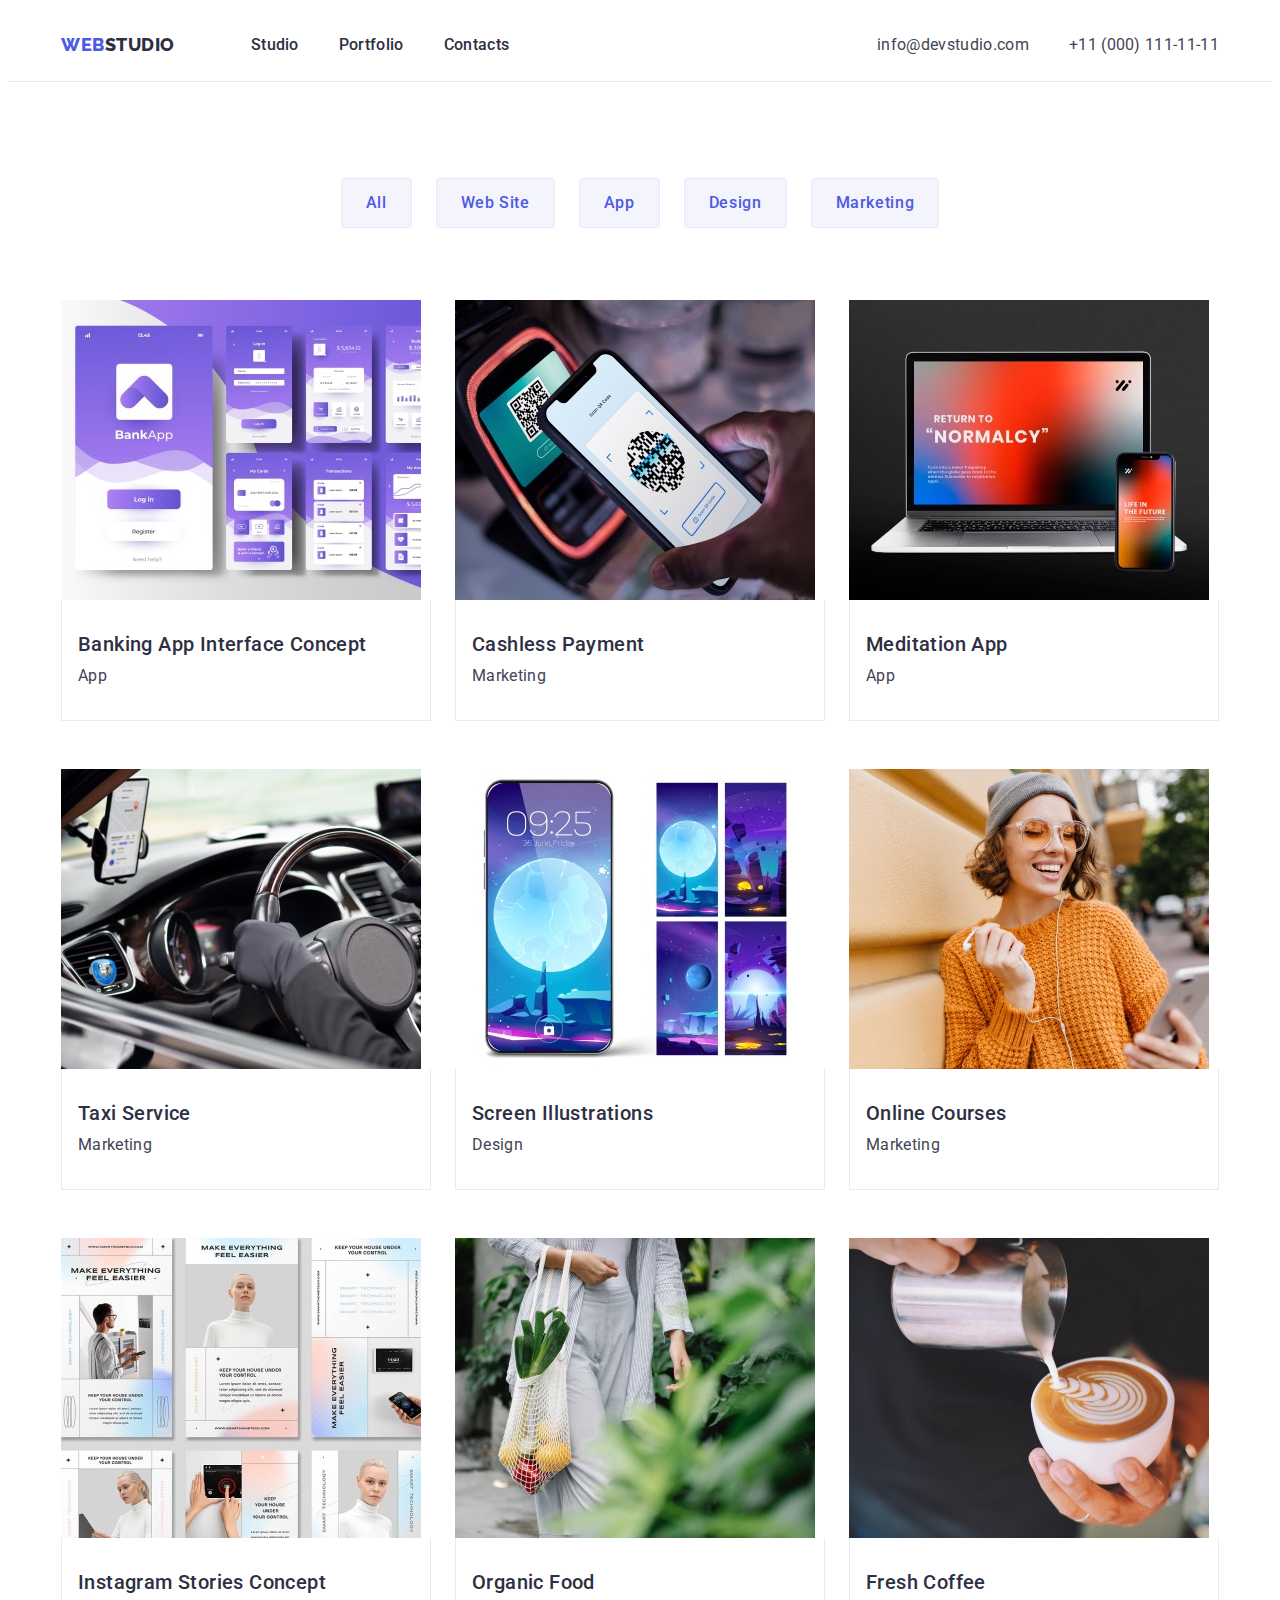
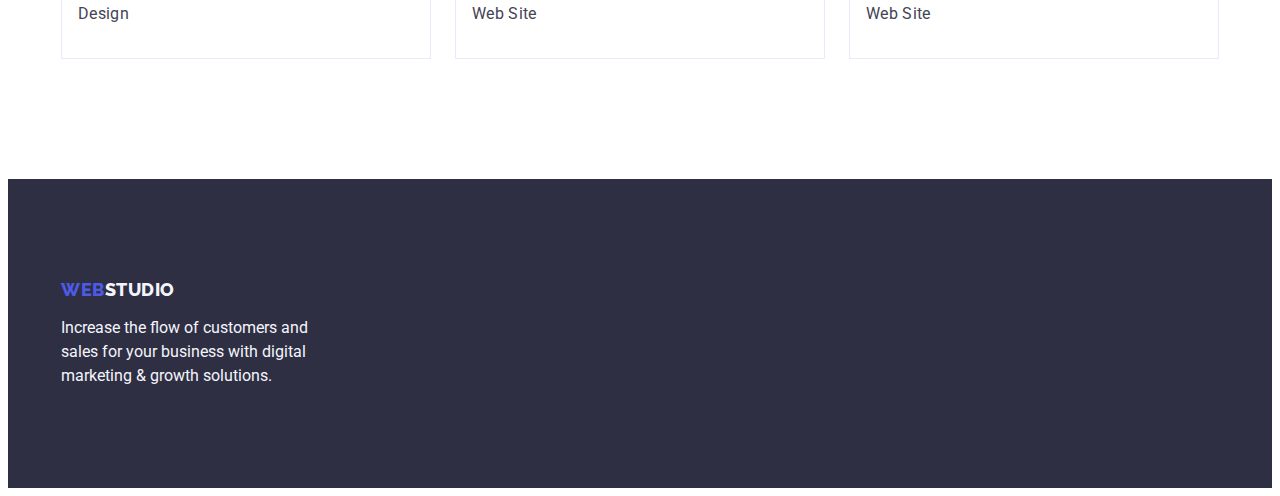
==== portfolio.html @ 3b920ec4 "Initial commit" ====
<!DOCTYPE html>
<html lang="en">
  <head>
    <meta charset="UTF-8" />
    <meta http-equiv="X-UA-Compatible" content="IE=edge" />
    <meta name="viewport" content="width=device-width, initial-scale=1.0" />
    <title>Portfolio</title>
    <link rel="preconnect" href="https://fonts.googleapis.com" />
    <link rel="preconnect" href="https://fonts.gstatic.com" crossorigin />
    <link
      href="https://fonts.googleapis.com/css2?family=Raleway:wght@800&family=Roboto:wght@400;500;700&display=swap"
      rel="stylesheet"
    />
    <link
      rel="stylesheet"
      href="https://cdnjs.cloudflare.com/ajax/libs/modern-normalize/2.0.0/modern-normalize.min.css"
      integrity="sha512-4xo8blKMVCiXpTaLzQSLSw3KFOVPWhm/TRtuPVc4WG6kUgjH6J03IBuG7JZPkcWMxJ5huwaBpOpnwYElP/m6wg=="
      crossorigin="anonymous"
      referrerpolicy="no-referrer"
    />
    <link rel="stylesheet" href="./css/styles.css" />
  </head>
  <body>
    <header class="header">
      <div class="container container-header">
        <nav class="container-nav">
          <a class="link-logo" href="./index.html"
            >Web<span class="logo-studio">Studio</span></a
          >
          <ul class="list-header">
            <li><a class="link-header" href="./index.html">Studio</a></li>
            <li>
              <a class="link-header" href="./portfolio.html">Portfolio</a>
            </li>
            <li><a class="link-header" href="">Contacts</a></li>
          </ul>
        </nav>
        <address class="address">
          <ul class="list-address">
            <li>
              <a class="link-address" href="mailto:info@devstudio.com"
                >info@devstudio.com</a
              >
            </li>
            <li>
              <a class="link-address" href="tel:+110001111111"
                >+11 (000) 111-11-11</a
              >
            </li>
          </ul>
        </address>
      </div>
    </header>
    <main>
      <section class="portfolio-section">
        <div class="container">
          <h1 class="visually-hidden">Portfolio</h1>
          <!--Filters-->
          <ul class="container-filters">
            <li><button class="filter-item" type="button">All</button></li>
            <li><button class="filter-item" type="button">Web Site</button></li>
            <li><button class="filter-item" type="button">App</button></li>
            <li><button class="filter-item" type="button">Design</button></li>
            <li>
              <button class="filter-item" type="button">Marketing</button>
            </li>
          </ul>

          <!--Products-->
          <ul class="product-set">
            <li class="product-item">
              <a class="link-product" href="">
                <img
                  src="./images/bankapp.jpg"
                  alt="Bank application"
                  width="360"
                />
                <div class="caption-product">
                  <h2 class="title-product">Banking App Interface Concept</h2>
                  <p class="product-desc">App</p>
                </div>
              </a>
            </li>
            <li class="product-item">
              <a class="link-product" href="">
                <img
                  src="./images/cashlesspay.jpg"
                  alt="Cashless payment"
                  width="360"
                />
                <div class="caption-product">
                  <h2 class="title-product">Cashless Payment</h2>
                  <p class="product-desc">Marketing</p>
                </div>
              </a>
            </li>
            <li class="product-item">
              <a class="link-product" href="">
                <img
                  src="./images/meditationapp.jpg"
                  alt="Mediation application"
                  width="360"
                />
                <div class="caption-product">
                  <h2 class="title-product">Meditation App</h2>
                  <p class="product-desc">App</p>
                </div>
              </a>
            </li>
            <li class="product-item">
              <a class="link-product" href="">
                <img
                  src="./images/taxiserv.jpg"
                  alt="Taxi service"
                  width="360"
                />
                <div class="caption-product">
                  <h2 class="title-product">Taxi Service</h2>
                  <p class="product-desc">Marketing</p>
                </div>
              </a>
            </li>
            <li class="product-item">
              <a class="link-product" href="">
                <img
                  src="./images/screenillu.jpg"
                  alt="Screen illustration"
                  width="360"
                />

                <div class="caption-product">
                  <h2 class="title-product">Screen Illustrations</h2>
                  <p class="product-desc">Design</p>
                </div>
              </a>
            </li>
            <li class="product-item">
              <a class="link-product" href="">
                <img
                  src="./images/onlinecourse.jpg"
                  alt="Online courses"
                  width="360"
                />
                <div class="caption-product">
                  <h2 class="title-product">Online Courses</h2>
                  <p class="product-desc">Marketing</p>
                </div>
              </a>
            </li>
            <li class="product-item">
              <a class="link-product" href="">
                <img
                  src="./images/instagramstories.jpg"
                  alt="Instagram stories"
                  width="360"
                />
                <div class="caption-product">
                  <h2 class="title-product">Instagram Stories Concept</h2>
                  <p class="product-desc">Design</p>
                </div>
              </a>
            </li>
            <li class="product-item">
              <a class="link-product" href="">
                <img
                  src="./images/organicfood.jpg"
                  alt="Organic food"
                  width="360"
                />
                <div class="caption-product">
                  <h2 class="title-product">Organic Food</h2>
                  <p class="product-desc">Web Site</p>
                </div>
              </a>
            </li>
            <li class="product-item">
              <a class="link-product" href="">
                <img
                  src="./images/freshcoffe.jpg"
                  alt="Fresh coffee"
                  width="360"
                />
                <div class="caption-product">
                  <h2 class="title-product">Fresh Coffee</h2>
                  <p class="product-desc">Web Site</p>
                </div>
              </a>
            </li>
          </ul>
        </div>
      </section>
    </main>

    <footer class="footer">
      <div class="container section">
        <a class="link-logo link-footer-logo" href="./index.html"
          >Web<span class="logo-footer-studio">Studio</span></a
        >
        <p class="footer-text">
          Increase the flow of customers and sales for your business with
          digital marketing & growth solutions.
        </p>
      </div>
    </footer>
  </body>
</html>
---- css/styles.css ----
body {
    font-family: 'Roboto', sans-serif;
    background-color:#FFFFFF;  
    color: var(--primary-text-color)
}

p, h1, h2, h3, h4, h5, h6{
    margin: 0;
}

ul{
    list-style: none;
    margin: 0;
    padding: 0;
}

img{
    display: block;
    max-width: 100%;
}
:root {
    --light-cloud-color:#F4F4FD;
    --background-color:#FFFFFF;
    --borders-accent-color:#E7E9FC;
    --primary-brand-color:#4D5AE5;
    --title-color:#2E2F42;
    --primary-text-color:#434455;
    --pressed-state-color:#404BBF;
    --active-navigation-color:#9747FF;
    --cards-gap:24px;
}

.container{
    width: 1158px;
    padding-left: 15px;
    padding-right: 15px;
    margin: 0 auto;
}
.container-header{
    display: flex;
    justify-content: space-between;
    width: 1158px;
}

/* LOGO */


.link-logo {
    font-family: 'Raleway', sans-serif;
    font-style: normal;
    font-weight: 800;
    font-size: 18px;
    line-height: 1.17;
    /* identical to box height, or 117% */
    letter-spacing: 0.03em;
    text-transform: uppercase;
    color: var(--primary-brand-color);
    margin-right: 76px;
}

a {
    text-decoration: none;
}
.logo-studio {
    color: var(--title-color);
}
/* HEADER*/


.header{
    border: 1px solid transparent;
    border-bottom-color: var(--borders-accent-color);
}

.container-nav{
    display: flex;
    align-items: center;
}

.list-header{
    display: flex;
    gap: 40px;
}

.link-header {
    font-weight: 500;
    font-size: 16px;
    line-height: 1.5;
    /* identical to box height, or 150% */
    letter-spacing: 0.02em;
    color:var(--title-color);
    padding-top: 24px;
    padding-bottom: 24px;
    display: block;
}

.link-header:last-child{
    margin-right: 0;;
}

.link-header:hover , .link-header:focus {
    color: var(--pressed-state-color);
}
.address {
    font-style: normal;
}
.list-address{
    display: flex;
    gap: 40px;
}
.link-address {
    line-height: 1.5;
    /* identical to box height, or 150% */
    letter-spacing: 0.02em;
    color: var(--primary-text-color);
    text-shadow: var(--borders-accent-color);
    padding-top: 24px;
    padding-bottom: 24px;
    display: block;
}
.link-address:hover , .link-address:focus {
    color: var(--pressed-state-color);
}
.link-address:last-child{
    margin-right: 0;
}

/* MAIN PAGE */

.hero {
    background-color: var(--title-color);
    padding: 188px 0 188px 0;
    justify-content: center;
}

.title-hero {
    font-weight: 700;
    font-size: 56px;
    line-height: 1.07;
    /* or 107% */
    letter-spacing: 0.02em;
    color: var(--background-color);
    margin: auto;
    margin-bottom: 48px;
    max-width: 496px;
    text-align: center;
}
.order-btn {
    font-family: 'Roboto', sans-serif;
    font-weight: 500;
    font-size: 16px;
    line-height: 1.5;
    /* identical to box height, or 150% */
    letter-spacing: 0.04em;
    color: var(--background-color);
    background-color: var(--primary-brand-color);
    border-radius: 4px;
    border: none;
    display: block;
    min-width: 169px;
    height: 56px;
    padding: 16px 32px;
    margin: auto;
    cursor: pointer;
}

.order-btn:hover , .order-btn:focus {
    background-color: var(--pressed-state-color);
}

/*FEATURES*/

.features{
  padding-top: 120px;
  padding-bottom: 120px;
}

.visually-hidden{
  position: absolute;
  width: 1px;
  height: 1px;
  margin: -1px;
  border: 0;
  padding: 0;
  white-space: nowrap;
  clip-path: inset(100%);
  clip: rect(0 0 0 0);
  overflow: hidden;
}
   
.list-features{
    display: flex;
    flex-wrap: wrap;
    gap: var(--cards-gap);
}
.list-features-item{
  flex-basis: calc((100% - 3 * var(--cards-gap))/ 4) ;
}

.subject {
    font-weight: 500;
    font-size: 20px;
    line-height: 1.2;
    /* identical to box height, or 120% */
    letter-spacing: 0.02em;
    color: var(--title-color);
    margin-bottom: 8px;
}
.text {
    font-weight: 400;
    font-size: 16px;
    line-height: 1.5;
    /* or 150% */
    letter-spacing: 0.02em;
}

/*What are we doing*/

.title-images {
    font-size: 36px;
    line-height: 1.11;
    /* identical to box height, or 111% */
    text-align: center;
    letter-spacing: 0.02em;
    text-transform: capitalize;
    color: var(--title-color);
    margin-bottom: 72px;
}
.container-images{
    padding-bottom: 120px;
}
.list-images{
    display: flex;
    flex-wrap: wrap;   
}
.list-images-item{
  margin-right: var(--cards-gap);
  width: calc((100% - 2 * var(--cards-gap))/ 3);
}
.list-images-item:last-child{
    margin-right: 0;
}
/*Our team*/

.container-team--cards{
    background-color: var(--light-cloud-color);
    padding-top: 120px;
    padding-bottom: 120px;
}
.title-team {
    font-size: 36px;
    line-height: 1.11;
    /* identical to box height, or 111% */
    text-align: center;
    letter-spacing: 0.02em;
    text-transform: capitalize;
    color: var(--title-color);
    margin-bottom: 72px;
}
.list-team{
    display: flex;
    flex-wrap: wrap;
}
.list-team-item {
    background-color: var(--background-color);
    margin-right: var(--cards-gap);
    width: calc((100% - 3 * var(--cards-gap))/ 4);
    border-radius:0 0 4px 4px;
    box-shadow: 0 1px 1px 0 var(--title-color);
}
.list-team-item:last-child{
    margin-right: 0;
}
.caption-img{
    padding: 32px 16px;
}
.title-name {
    font-weight: 500;
    font-size: 20px;
    line-height: 1.2;
    /* identical to box height, or 120% */
    text-align: center;
    letter-spacing: 0.02em;
    color: var(--title-color);
    margin-bottom: 8px;
}
.position {
    font-size: 16px;
    line-height: 1.5;
    /* identical to box height, or 150% */
    text-align: center;
    letter-spacing: 0.02em;
    color: var(--primary-text-color);
}

/* FOOTER */

.footer {
    background-color: var(--title-color);
    padding-top: 100px;
    padding-bottom: 100px;
}
.link-footer-logo{
    display: inline-block;
    margin-bottom: 16px;
}
.logo-footer-studio {
    color: var(--light-cloud-color);
}
.footer-text {
    color: var(--light-cloud-color);
    max-width: 264px;
    font-size: 16px;
    line-height: 1.5; /* 24/16 */
   
}
/* PORTFOLIO PAGE */
.portfolio-section{
    padding-top: 96px;
    padding-bottom: 120px;
}
.container-filters{
    display: flex;
    justify-content: center;
    margin-bottom: 72px;
    gap: var(--cards-gap);
}
.filter-item {
    font-family: 'Roboto', sans-serif;
    font-weight: 500;
    font-size: 16px;
    line-height: 1.5;
    /* identical to box height, or 150% */
    text-align: center;
    letter-spacing: 0.04em;
    color: var(--primary-brand-color);
    background-color: var(--light-cloud-color);
    border-radius: 4px;
    border: 1px solid var(--borders-accent-color);
    padding: 12px 24px;
    min-width: 69px;
}
.filter-item:hover , .filter-item:focus {
    background-color: var(--pressed-state-color);
    color: var(--background-color);
    cursor: pointer;
    border: 1px solid transparent;
}

.product-set {
    display: flex;
    flex-wrap: wrap;
}

.product-item {
    margin-right: var(--cards-gap);
    margin-bottom: 48px;
    width:calc((100% - 2 * var(--cards-gap))/3);;
   
}

.product-item:nth-last-child(-n+3){
    margin-bottom: 0;
}

.product-item:nth-child(3n){
    margin-right: 0;
}
.title-product {
   font-weight: 500;
    font-size: 20px;
    line-height: 1.2;
    /* identical to box height, or 120% */
    letter-spacing: 0.02em;
    color: var(--title-color);
    margin-bottom: 8px;
}
.product-desc {
    font-size: 16px;
    line-height: 1.5;
    /* identical to box height, or 150% */
    letter-spacing: 0.02em;
    color: var(--primary-text-color);
   
}
.caption-product{
    padding: 32px  16px;
    border: 1px solid var(--borders-accent-color);
    border-top: none;
}
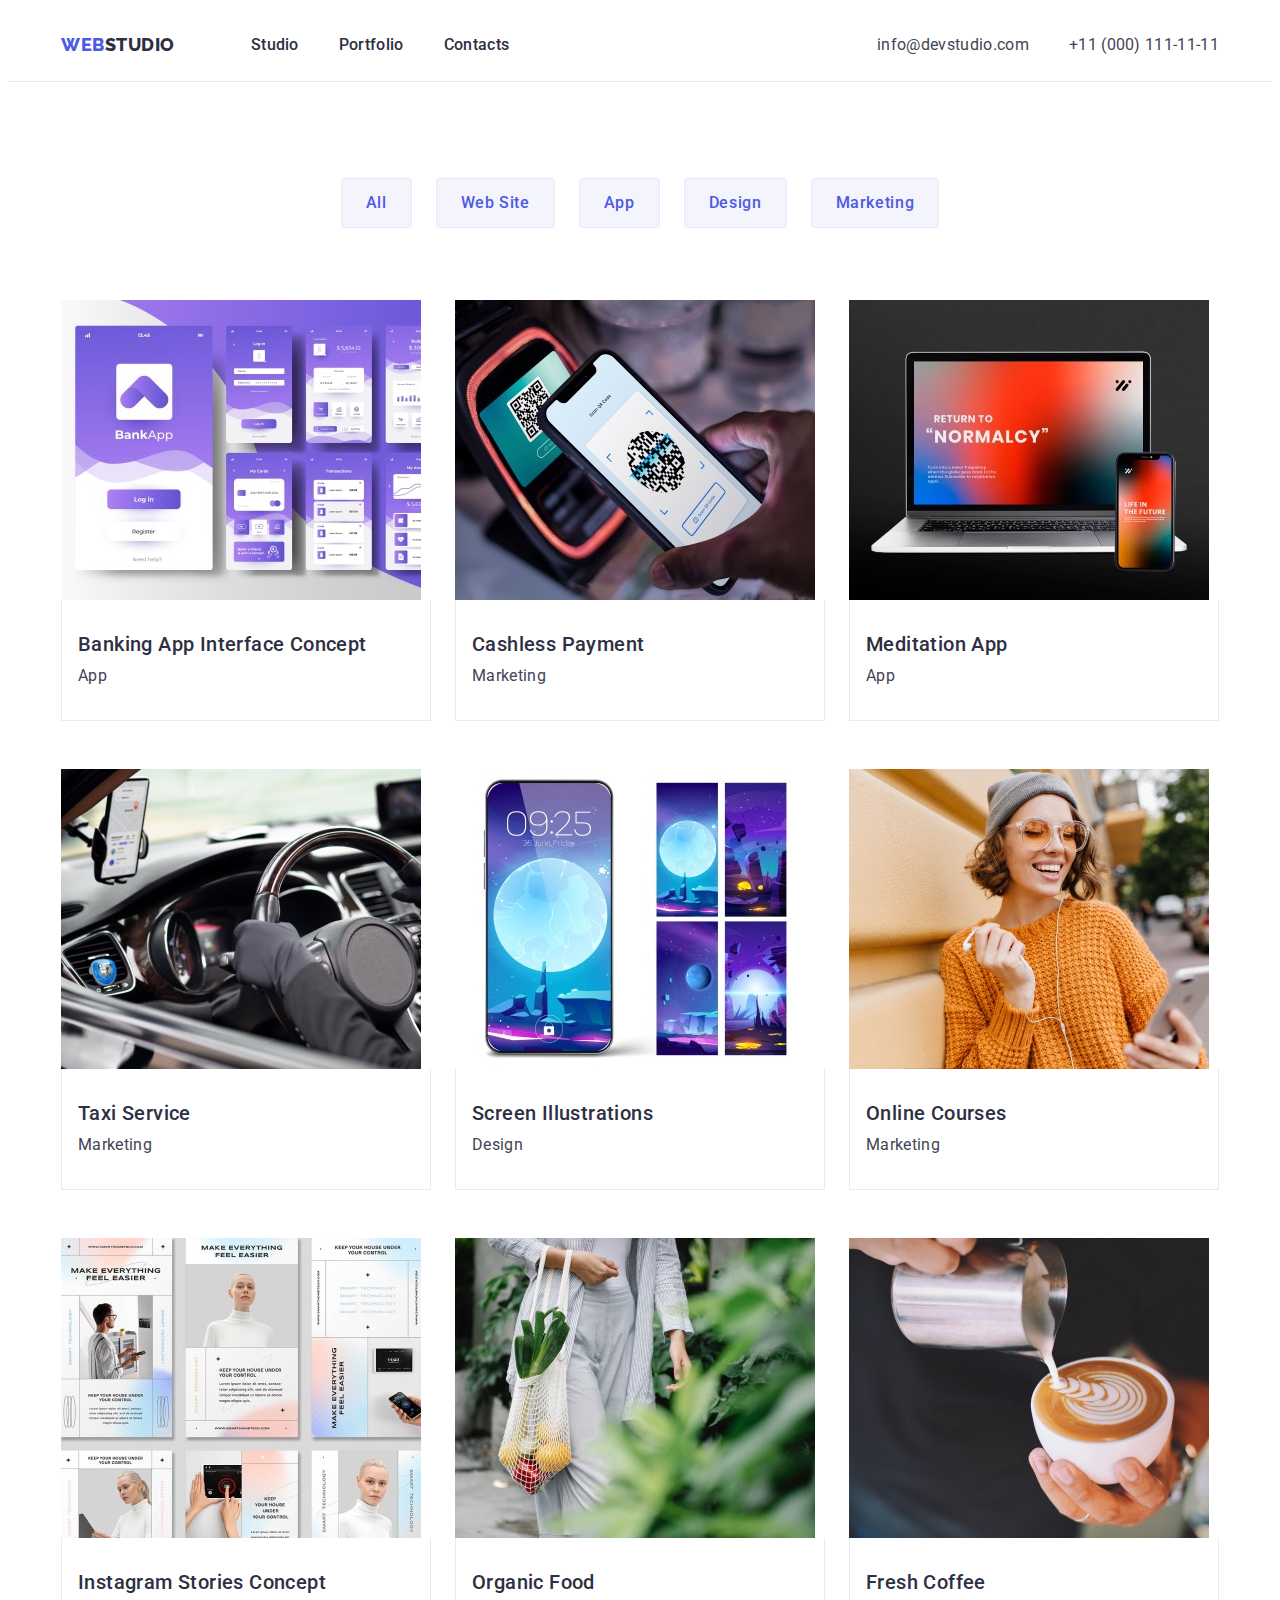
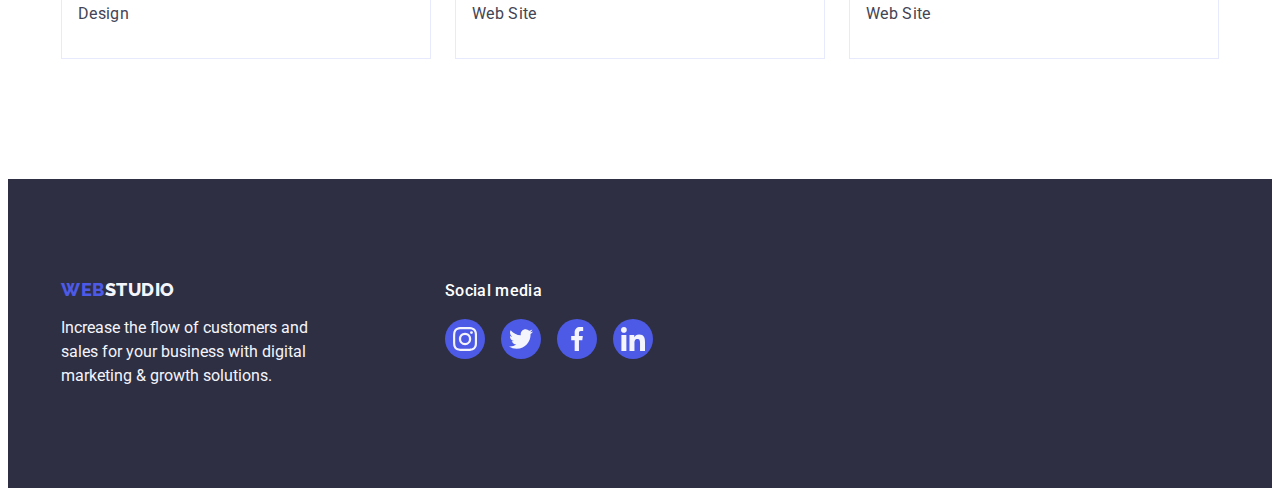
==== commit 130e7005: "First commit" ====
--- a/portfolio.html
+++ b/portfolio.html
@@ -192,14 +192,70 @@
     </main>
 
     <footer class="footer">
-      <div class="container section">
-        <a class="link-logo link-footer-logo" href="./index.html"
-          >Web<span class="logo-footer-studio">Studio</span></a
-        >
-        <p class="footer-text">
-          Increase the flow of customers and sales for your business with
-          digital marketing & growth solutions.
-        </p>
+      <div class="container container-footer">
+        <div>
+          <a class="link-logo link-footer-logo" href="./index.html"
+            >Web<span class="logo-footer-studio">Studio</span></a
+          >
+          <p class="footer-text">
+            Increase the flow of customers and sales for your business with
+            digital marketing & growth solutions.
+          </p>
+        </div>
+
+        <div class="container-socmedia">
+          <h3 class="title-footer-soc">Social media</h3>
+          <ul class="list-footer-soc">
+            <li class="link-footer-soc-item">
+              <a
+                href=""
+                class="link-footer-soc-icon"
+                target="_blank"
+                rel="noopener noreferrer"
+              >
+                <svg class="footer-soc">
+                  <use href="./images/symbol-defs.svg#icon-instagram-2"></use>
+                </svg>
+              </a>
+            </li>
+            <li class="link-footer-soc-item">
+              <a
+                href=""
+                class="link-footer-soc-icon"
+                target="_blank"
+                rel="noopener noreferrer"
+              >
+                <svg class="footer-soc">
+                  <use href="./images/symbol-defs.svg#icon-twitter-1"></use>
+                </svg>
+              </a>
+            </li>
+            <li class="link-footer-soc-item">
+              <a
+                href=""
+                class="link-footer-soc-icon"
+                target="_blank"
+                rel="noopener noreferrer"
+              >
+                <svg class="footer-soc">
+                  <use href="./images/symbol-defs.svg#icon-facebook-1"></use>
+                </svg>
+              </a>
+            </li>
+            <li class="link-footer-soc-item">
+              <a
+                href=""
+                class="link-footer-soc-icon"
+                target="_blank"
+                rel="noopener noreferrer"
+              >
+                <svg class="footer-soc">
+                  <use href="./images/symbol-defs.svg#icon-linkedin-1"></use>
+                </svg>
+              </a>
+            </li>
+          </ul>
+        </div>
       </div>
     </footer>
   </body>
--- a/css/styles.css
+++ b/css/styles.css
@@ -28,6 +28,7 @@
     --pressed-state-color:#404BBF;
     --active-navigation-color:#9747FF;
     --cards-gap:24px;
+    --customers-color:#8E8F99; 
 }
 
 .container{
@@ -128,10 +129,20 @@
 /* MAIN PAGE */
 
 .hero {
+    max-width: 1440px;
+    margin: 0 auto;
     background-color: var(--title-color);
     padding: 188px 0 188px 0;
-    justify-content: center;
-}
+    justify-content: center; 
+    background-image:
+    linear-gradient(rgba(46, 47, 66, 0.7), 
+    rgba(46, 47, 66, 0.7)),
+    url(../images/people-office\ 1-2.jpg);
+    background-position: center;
+    background-repeat: no-repeat;
+    background-size: auto;
+}
+
 
 .title-hero {
     font-weight: 700;
@@ -194,9 +205,22 @@
     gap: var(--cards-gap);
 }
 .list-features-item{
-  flex-basis: calc((100% - 3 * var(--cards-gap))/ 4) ;
-}
-
+  width: calc((100% - 3 * var(--cards-gap))/ 4) ;
+}
+.link-icon{
+    width: 264px;
+    height: 112px;
+    background-color: var(--light-cloud-color);
+    display: flex;
+    justify-content: center;
+    align-items: center;
+    margin-bottom: 8px;
+    
+}
+.icon{
+    width:64px;
+    height: 64px;
+}
 .subject {
     font-weight: 500;
     font-size: 20px;
@@ -291,6 +315,86 @@
     text-align: center;
     letter-spacing: 0.02em;
     color: var(--primary-text-color);
+    margin-bottom: 8px;
+}
+.list-soc {
+ display: flex;
+ justify-content: center;
+ gap: var(--cards-gap);
+}
+.link-soc-item {
+   width: 40px;
+   height: 40px;
+   border-radius: 50%;
+   background-color: var(--primary-brand-color);
+   display: block; 
+   
+}
+.link-soc-icon {
+   width: 100%;
+   height: 100%;
+   display: flex;
+   justify-content: center;
+   align-items: center;
+   color: var(--light-cloud-color);
+   
+}
+.soc-icon{
+    width: 16px;
+    height: 16px;
+    fill: currentColor;
+}
+ 
+/* Customers */
+.customers {
+    padding-top: 120px;
+    padding-bottom: 120px;
+}
+.title-customers{
+    font-weight: 700;
+    font-size: 36px;
+    line-height: 1.11; /* 40/36 */
+/* identical to box height, or 111% */
+    text-align: center;
+    letter-spacing: 0.02em;
+    text-transform: capitalize;
+    color: var(--title-color);
+    margin-bottom: 72px;
+}
+.list-customers {
+    display: flex;
+    justify-content: center;
+    gap: var(--cards-gap);
+    
+   
+}
+.link-customers-item {
+    width: calc((100% - 5 * var(--cards-gap))/ 6);
+    height: 88px;
+    display: block;
+}
+.link-customers-icon {
+    width: 100%;
+    height: 100%;
+    display: flex;
+    justify-content: center;
+    align-items: center;
+    border-radius: 4px;
+    border: 1px solid var(--customers-color);
+    color: var(--customers-color);
+}
+.customers-icon {
+    width: 104px;
+    height: 56px;
+    fill: currentColor;
+}
+.link-customers-icon:hover {
+    border-color: var(--primary-brand-color);
+    color: var(--primary-brand-color);
+}
+.link-customers-icon:focus {
+    border-color: var(--primary-brand-color);
+    color: var(--primary-brand-color);
 }
 
 /* FOOTER */
@@ -314,6 +418,57 @@
     line-height: 1.5; /* 24/16 */
    
 }
+
+.container-socmedia{
+    padding-left: 120px;
+}
+.container-footer{
+    display: flex;
+}
+.title-footer-soc {
+    font-style: normal;
+    font-weight: 500;
+    font-size: 16px;
+    line-height: 1.5; /* 24/16 */
+/* identical to box height, or 150% */
+    letter-spacing: 0.02em;
+    color: var(--background-color);
+    margin-bottom: 16px;
+}
+.list-footer-soc {
+    display: flex;
+    justify-content: center;
+    gap: 16px;
+    
+}
+.link-footer-soc-item {
+   width: 40px;
+   height:40px;
+   display: block;
+   border-radius: 50%;
+   background-color:var(--primary-brand-color);
+
+}
+.link-footer-soc-icon {
+    width: 100%;
+    height: 100%;
+    display: flex;
+    justify-content: center;
+    align-items: center;
+    color: var(--light-cloud-color);
+}
+.footer-soc {
+    width: 24px;
+    height: 24px;
+    fill: currentColor;
+}
+.link-footer-soc-item:hover  {
+    background-color: #31D0AA;
+}
+.link-footer-soc-item:focus {
+   background-color: #31D0AA; 
+}
+
 /* PORTFOLIO PAGE */
 .portfolio-section{
     padding-top: 96px;
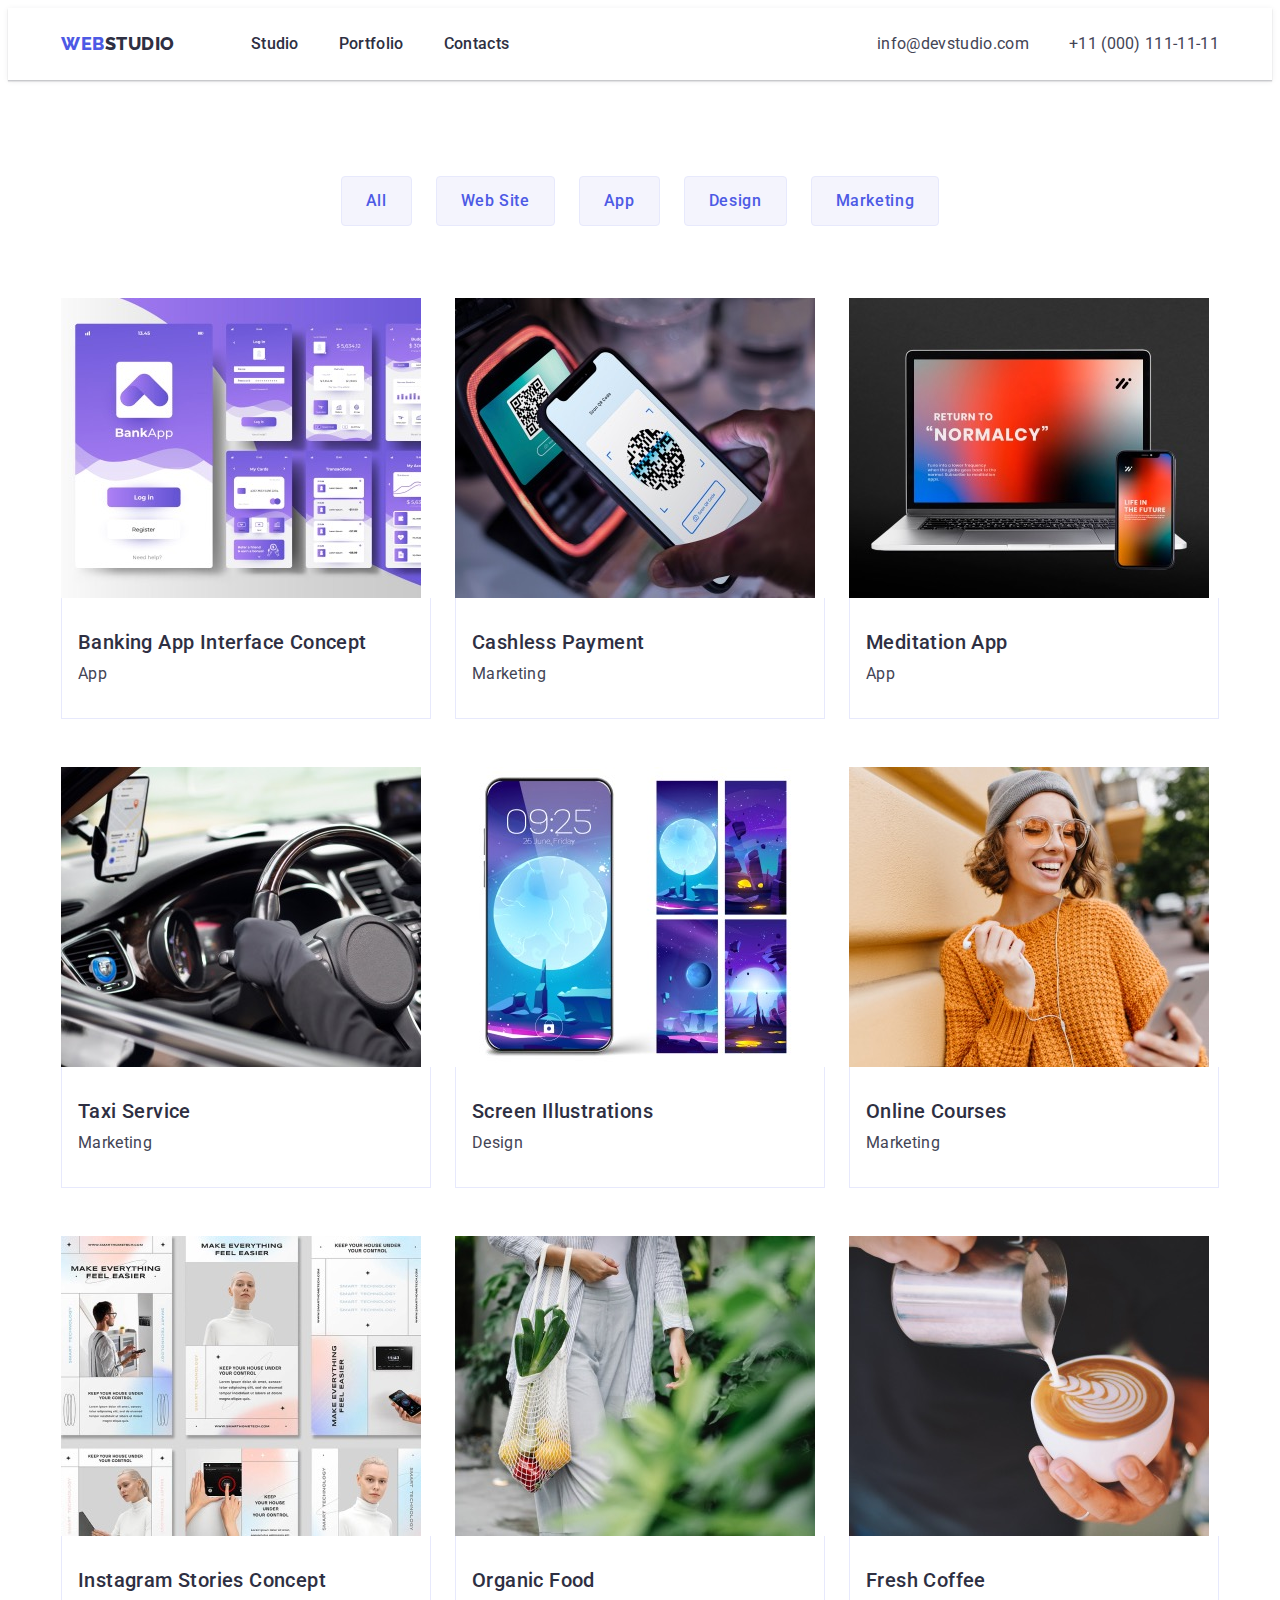
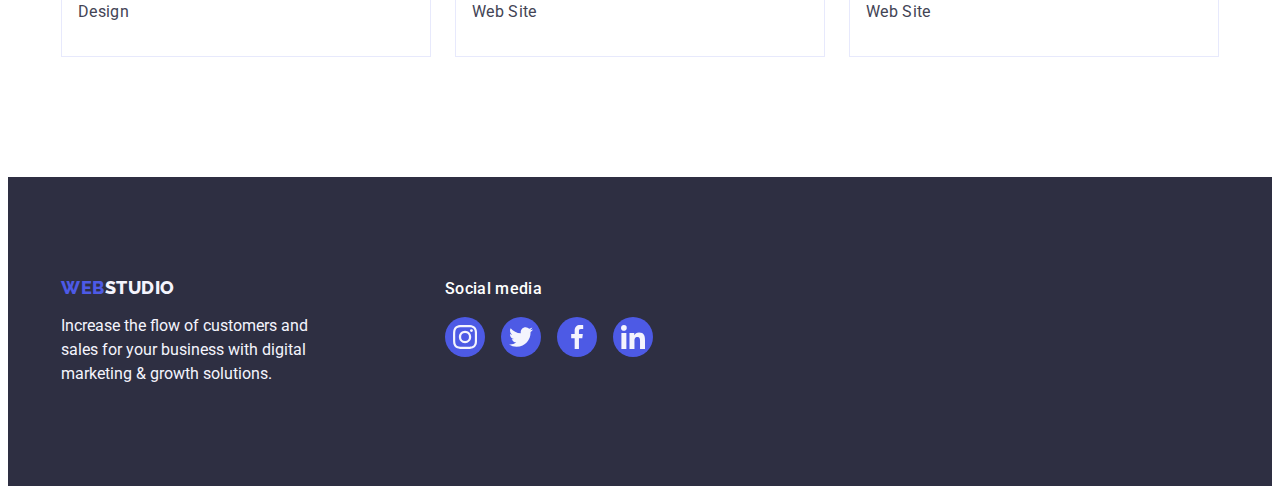
==== commit 3bac0a37: "Amend commit" ====
--- a/portfolio.html
+++ b/portfolio.html
@@ -191,9 +191,9 @@
       </section>
     </main>
 
-    <footer class="footer">
+   <footer class="footer">
       <div class="container container-footer">
-        <div>
+        <div class="container-footer-logo">
           <a class="link-logo link-footer-logo" href="./index.html"
             >Web<span class="logo-footer-studio">Studio</span></a
           >
@@ -203,8 +203,8 @@
           </p>
         </div>
 
-        <div class="container-socmedia">
-          <h3 class="title-footer-soc">Social media</h3>
+        <div>
+          <p class="title-footer-soc">Social media</p>
           <ul class="list-footer-soc">
             <li class="link-footer-soc-item">
               <a
@@ -213,44 +213,44 @@
                 target="_blank"
                 rel="noopener noreferrer"
               >
-                <svg class="footer-soc">
-                  <use href="./images/symbol-defs.svg#icon-instagram-2"></use>
-                </svg>
-              </a>
-            </li>
-            <li class="link-footer-soc-item">
-              <a
-                href=""
-                class="link-footer-soc-icon"
-                target="_blank"
-                rel="noopener noreferrer"
-              >
-                <svg class="footer-soc">
-                  <use href="./images/symbol-defs.svg#icon-twitter-1"></use>
-                </svg>
-              </a>
-            </li>
-            <li class="link-footer-soc-item">
-              <a
-                href=""
-                class="link-footer-soc-icon"
-                target="_blank"
-                rel="noopener noreferrer"
-              >
-                <svg class="footer-soc">
-                  <use href="./images/symbol-defs.svg#icon-facebook-1"></use>
-                </svg>
-              </a>
-            </li>
-            <li class="link-footer-soc-item">
-              <a
-                href=""
-                class="link-footer-soc-icon"
-                target="_blank"
-                rel="noopener noreferrer"
-              >
-                <svg class="footer-soc">
-                  <use href="./images/symbol-defs.svg#icon-linkedin-1"></use>
+                <svg width="24px" height="24px" class="footer-soc">
+                  <use href="./images/icons.svg#icon-instagram-2"></use>
+                </svg>
+              </a>
+            </li>
+            <li class="link-footer-soc-item">
+              <a
+                href=""
+                class="link-footer-soc-icon"
+                target="_blank"
+                rel="noopener noreferrer"
+              >
+                <svg width="24px" height="24px" class="footer-soc">
+                  <use href="./images/icons.svg#icon-twitter-1"></use>
+                </svg>
+              </a>
+            </li>
+            <li class="link-footer-soc-item">
+              <a
+                href=""
+                class="link-footer-soc-icon"
+                target="_blank"
+                rel="noopener noreferrer"
+              >
+                <svg width="24px" height="24px" class="footer-soc">
+                  <use href="./images/icons.svg#icon-facebook-1"></use>
+                </svg>
+              </a>
+            </li>
+            <li class="link-footer-soc-item">
+              <a
+                href=""
+                class="link-footer-soc-icon"
+                target="_blank"
+                rel="noopener noreferrer"
+              >
+                <svg width="24px" height="24px" class="footer-soc">
+                  <use href="./images/icons.svg#icon-linkedin-1"></use>
                 </svg>
               </a>
             </li>
--- a/css/styles.css
+++ b/css/styles.css
@@ -69,8 +69,11 @@
 
 
 .header{
-    border: 1px solid transparent;
-    border-bottom-color: var(--borders-accent-color);
+    /* border: 1px solid transparent;
+    border-bottom-color: var(--borders-accent-color);  */
+    box-shadow: 0px 1px 6px 0px rgba(46, 47, 66, 0.08),
+    0px 1px 1px 0px rgba(46, 47, 66, 0.16),
+    0px 2px 1px 0px rgba(46, 47, 66, 0.08);
 }
 
 .container-nav{
@@ -137,10 +140,10 @@
     background-image:
     linear-gradient(rgba(46, 47, 66, 0.7), 
     rgba(46, 47, 66, 0.7)),
-    url(../images/people-office\ 1-2.jpg);
+    url(../images/people-office.jpg);
     background-position: center;
     background-repeat: no-repeat;
-    background-size: auto;
+    background-size: cover;
 }
 
 
@@ -214,6 +217,7 @@
     display: flex;
     justify-content: center;
     align-items: center;
+    border-radius: 4px;
     margin-bottom: 8px;
     
 }
@@ -290,7 +294,10 @@
     margin-right: var(--cards-gap);
     width: calc((100% - 3 * var(--cards-gap))/ 4);
     border-radius:0 0 4px 4px;
-    box-shadow: 0 1px 1px 0 var(--title-color);
+    box-shadow: 0px 2px 1px 0px rgba(46, 47, 66, 0.08),
+    0px 1px 1px 0px rgba(46, 47, 66, 0.16),
+    0px 1px 6px 0px rgba(46, 47, 66, 0.08);
+
 }
 .list-team-item:last-child{
     margin-right: 0;
@@ -325,8 +332,6 @@
 .link-soc-item {
    width: 40px;
    height: 40px;
-   border-radius: 50%;
-   background-color: var(--primary-brand-color);
    display: block; 
    
 }
@@ -337,14 +342,18 @@
    justify-content: center;
    align-items: center;
    color: var(--light-cloud-color);
-   
+   border-radius: 50%;
+   background-color: var(--primary-brand-color);
 }
 .soc-icon{
-    width: 16px;
-    height: 16px;
     fill: currentColor;
 }
- 
+.link-soc-icon:hover{
+    background-color: var(--pressed-state-color);
+}
+.link-soc-icon:focus{
+    background-color: var(--pressed-state-color);
+}
 /* Customers */
 .customers {
     padding-top: 120px;
@@ -384,17 +393,15 @@
     color: var(--customers-color);
 }
 .customers-icon {
-    width: 104px;
-    height: 56px;
     fill: currentColor;
 }
 .link-customers-icon:hover {
-    border-color: var(--primary-brand-color);
-    color: var(--primary-brand-color);
+    border-color: var(--pressed-state-color);
+    color: var(--pressed-state-color);
 }
 .link-customers-icon:focus {
-    border-color: var(--primary-brand-color);
-    color: var(--primary-brand-color);
+    border-color: var(--pressed-state-color);
+    color: var(--pressed-state-color);
 }
 
 /* FOOTER */
@@ -404,6 +411,13 @@
     padding-top: 100px;
     padding-bottom: 100px;
 }
+.container-footer{
+    display: flex;
+    align-items: baseline;
+}
+.container-footer-logo{
+    margin-right: 120px;
+}
 .link-footer-logo{
     display: inline-block;
     margin-bottom: 16px;
@@ -419,12 +433,7 @@
    
 }
 
-.container-socmedia{
-    padding-left: 120px;
-}
-.container-footer{
-    display: flex;
-}
+
 .title-footer-soc {
     font-style: normal;
     font-weight: 500;
@@ -445,9 +454,6 @@
    width: 40px;
    height:40px;
    display: block;
-   border-radius: 50%;
-   background-color:var(--primary-brand-color);
-
 }
 .link-footer-soc-icon {
     width: 100%;
@@ -455,17 +461,17 @@
     display: flex;
     justify-content: center;
     align-items: center;
+    border-radius: 50%;
+    background-color:var(--primary-brand-color);
     color: var(--light-cloud-color);
 }
 .footer-soc {
-    width: 24px;
-    height: 24px;
     fill: currentColor;
 }
-.link-footer-soc-item:hover  {
+.link-footer-soc-icon:hover  {
     background-color: #31D0AA;
 }
-.link-footer-soc-item:focus {
+.link-footer-soc-icon:focus {
    background-color: #31D0AA; 
 }
 
@@ -500,6 +506,9 @@
     color: var(--background-color);
     cursor: pointer;
     border: 1px solid transparent;
+    box-shadow:0px 2px 2px 0px rgba(0, 0, 0, 0.12)
+    0px 2px 1px 0px rgba(0, 0, 0, 0.08),
+    0px 3px 1px 0px rgba(0, 0, 0, 0.1);
 }
 
 .product-set {
@@ -521,6 +530,15 @@
 .product-item:nth-child(3n){
     margin-right: 0;
 }
+.link-product{
+    display: block;
+}
+.link-product:hover, .link-product:focus {
+    box-shadow: 0px 2px 1px 0px rgba(46, 47, 66, 0.08),
+    0px 1px 1px 0px rgba(46, 47, 66, 0.16),
+    0px 1px 6px 0px rgba(46, 47, 66, 0.08);
+}
+
 .title-product {
    font-weight: 500;
     font-size: 20px;
